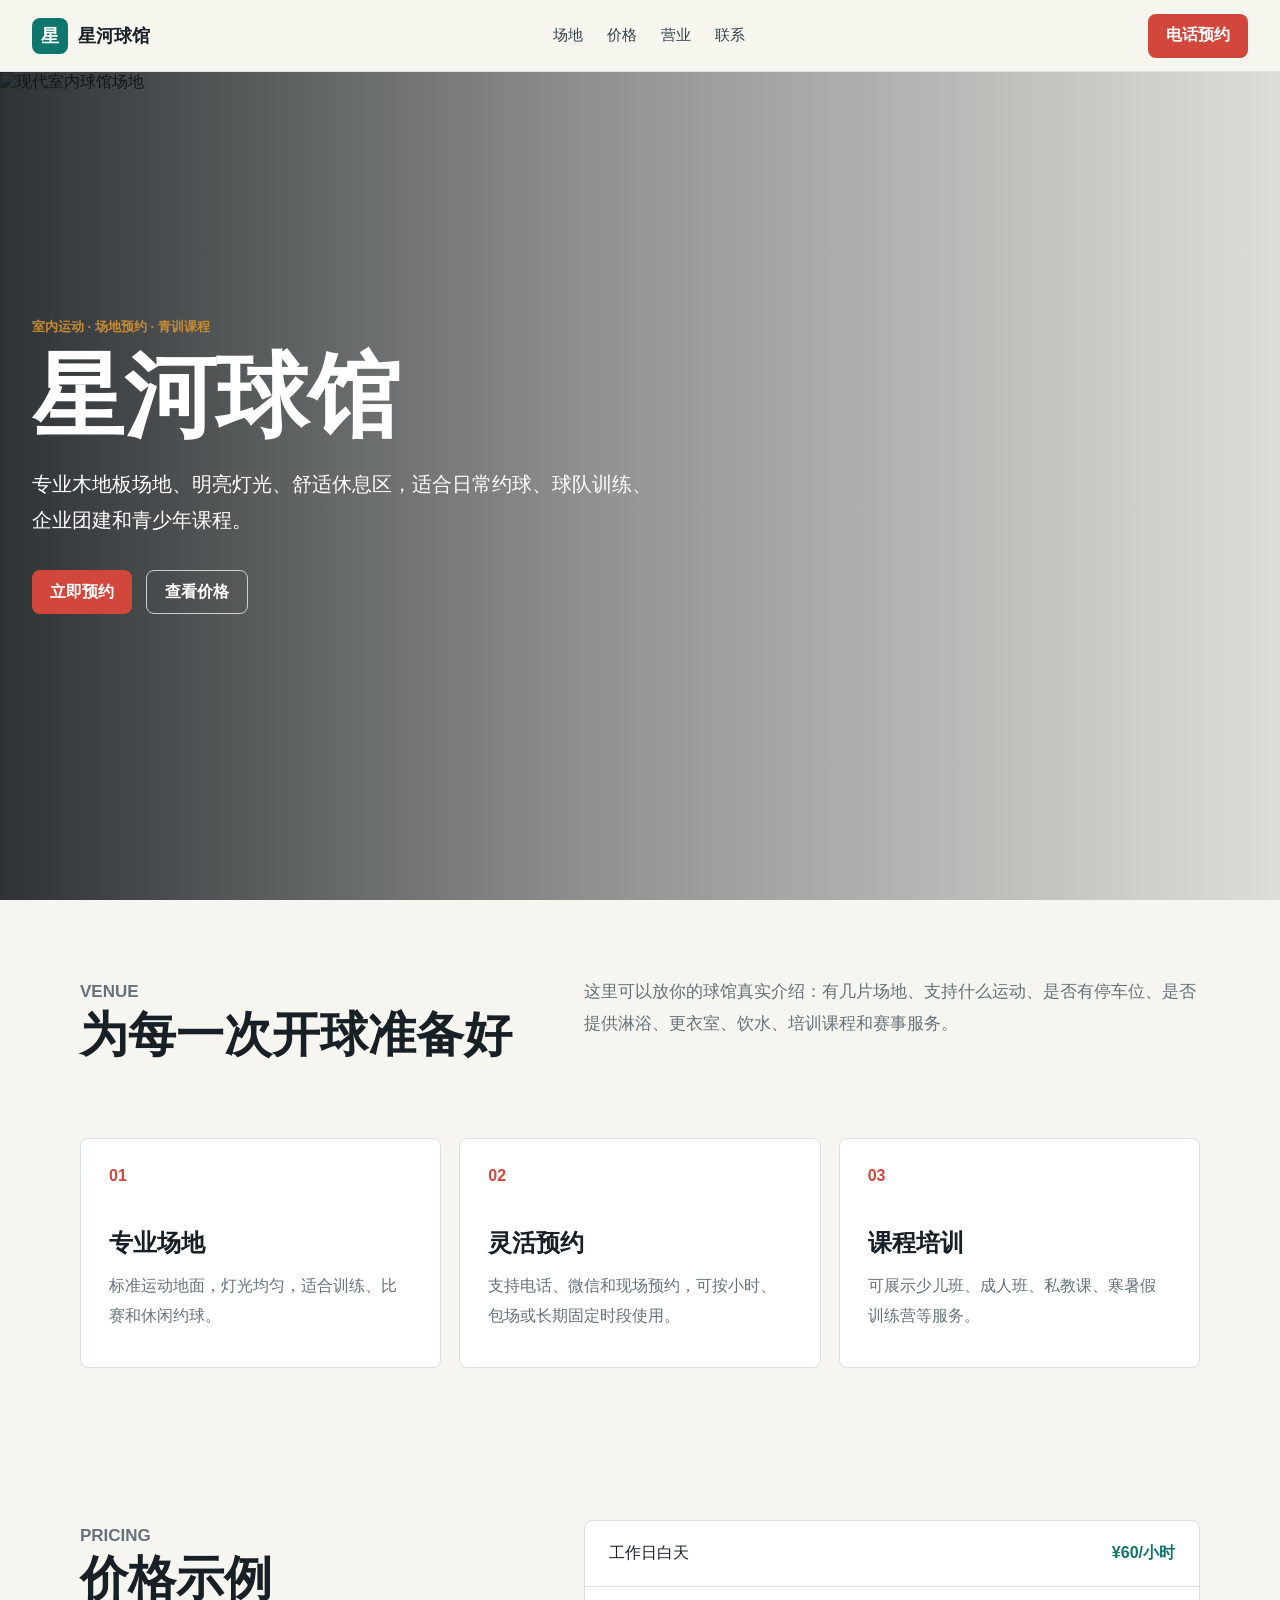
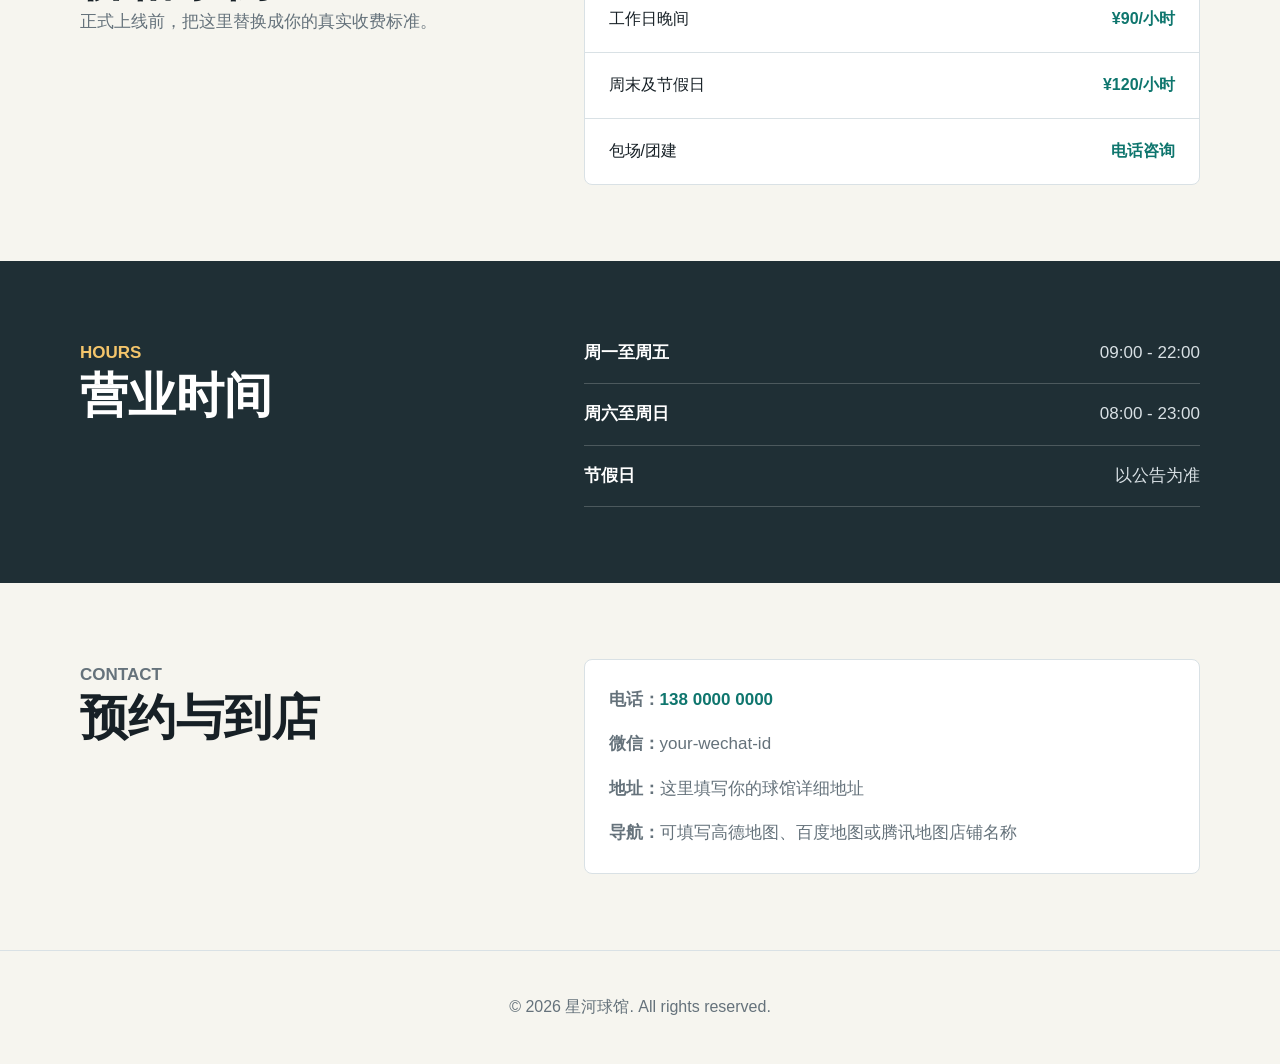
==== index.html @ 1861120a "Add files via upload" ====
<!doctype html>
<html lang="zh-CN">
<head>
  <meta charset="utf-8" />
  <meta name="viewport" content="width=device-width, initial-scale=1" />
  <title>星河球馆 | 官方网站</title>
  <meta name="description" content="星河球馆提供羽毛球、篮球、培训、团建和场地预约服务。" />
  <link rel="stylesheet" href="styles.css" />
</head>
<body>
  <header class="site-header">
    <a class="brand" href="#top" aria-label="星河球馆首页">
      <span class="brand-mark">星</span>
      <span>星河球馆</span>
    </a>
    <nav class="nav" aria-label="主导航">
      <a href="#courts">场地</a>
      <a href="#pricing">价格</a>
      <a href="#hours">营业</a>
      <a href="#contact">联系</a>
    </nav>
    <a class="header-action" href="tel:13800000000">电话预约</a>
  </header>

  <main id="top">
    <section class="hero">
      <img src="assets/court-hero.png" alt="现代室内球馆场地" />
      <div class="hero-overlay"></div>
      <div class="hero-content">
        <p class="eyebrow">室内运动 · 场地预约 · 青训课程</p>
        <h1>星河球馆</h1>
        <p class="hero-text">专业木地板场地、明亮灯光、舒适休息区，适合日常约球、球队训练、企业团建和青少年课程。</p>
        <div class="hero-actions">
          <a class="primary-button" href="tel:13800000000">立即预约</a>
          <a class="secondary-button" href="#pricing">查看价格</a>
        </div>
      </div>
    </section>

    <section class="section intro" aria-label="球馆亮点">
      <div>
        <p class="section-kicker">VENUE</p>
        <h2>为每一次开球准备好</h2>
      </div>
      <p>这里可以放你的球馆真实介绍：有几片场地、支持什么运动、是否有停车位、是否提供淋浴、更衣室、饮水、培训课程和赛事服务。</p>
    </section>

    <section class="section feature-grid" id="courts">
      <article class="feature-card">
        <span>01</span>
        <h3>专业场地</h3>
        <p>标准运动地面，灯光均匀，适合训练、比赛和休闲约球。</p>
      </article>
      <article class="feature-card">
        <span>02</span>
        <h3>灵活预约</h3>
        <p>支持电话、微信和现场预约，可按小时、包场或长期固定时段使用。</p>
      </article>
      <article class="feature-card">
        <span>03</span>
        <h3>课程培训</h3>
        <p>可展示少儿班、成人班、私教课、寒暑假训练营等服务。</p>
      </article>
    </section>

    <section class="section split" id="pricing">
      <div>
        <p class="section-kicker">PRICING</p>
        <h2>价格示例</h2>
        <p>正式上线前，把这里替换成你的真实收费标准。</p>
      </div>
      <div class="price-list">
        <div class="price-row">
          <span>工作日白天</span>
          <strong>¥60/小时</strong>
        </div>
        <div class="price-row">
          <span>工作日晚间</span>
          <strong>¥90/小时</strong>
        </div>
        <div class="price-row">
          <span>周末及节假日</span>
          <strong>¥120/小时</strong>
        </div>
        <div class="price-row">
          <span>包场/团建</span>
          <strong>电话咨询</strong>
        </div>
      </div>
    </section>

    <section class="section info-band" id="hours">
      <div>
        <p class="section-kicker">HOURS</p>
        <h2>营业时间</h2>
      </div>
      <div class="hours">
        <p><strong>周一至周五</strong><span>09:00 - 22:00</span></p>
        <p><strong>周六至周日</strong><span>08:00 - 23:00</span></p>
        <p><strong>节假日</strong><span>以公告为准</span></p>
      </div>
    </section>

    <section class="section contact" id="contact">
      <div>
        <p class="section-kicker">CONTACT</p>
        <h2>预约与到店</h2>
      </div>
      <div class="contact-panel">
        <p><strong>电话：</strong><a href="tel:13800000000">138 0000 0000</a></p>
        <p><strong>微信：</strong>your-wechat-id</p>
        <p><strong>地址：</strong>这里填写你的球馆详细地址</p>
        <p><strong>导航：</strong>可填写高德地图、百度地图或腾讯地图店铺名称</p>
      </div>
    </section>
  </main>

  <footer class="site-footer">
    <p>© 2026 星河球馆. All rights reserved.</p>
  </footer>
</body>
</html>
---- styles.css ----
:root {
  --ink: #172026;
  --muted: #65727b;
  --line: #d9e1e5;
  --paper: #f6f5ef;
  --surface: #ffffff;
  --teal: #0f766e;
  --red: #d2473c;
  --gold: #c58b35;
}

* {
  box-sizing: border-box;
}

html {
  scroll-behavior: smooth;
}

body {
  margin: 0;
  font-family: Arial, "Microsoft YaHei", sans-serif;
  color: var(--ink);
  background: var(--paper);
}

a {
  color: inherit;
  text-decoration: none;
}

.site-header {
  position: sticky;
  top: 0;
  z-index: 20;
  display: flex;
  align-items: center;
  justify-content: space-between;
  gap: 20px;
  min-height: 72px;
  padding: 0 32px;
  background: rgba(246, 245, 239, 0.94);
  border-bottom: 1px solid var(--line);
  backdrop-filter: blur(12px);
}

.brand {
  display: inline-flex;
  align-items: center;
  gap: 10px;
  font-size: 18px;
  font-weight: 800;
}

.brand-mark {
  display: grid;
  width: 36px;
  height: 36px;
  place-items: center;
  color: #fff;
  background: var(--teal);
  border-radius: 8px;
}

.nav {
  display: flex;
  gap: 24px;
  font-size: 15px;
  color: #34424a;
}

.nav a:hover {
  color: var(--teal);
}

.header-action,
.primary-button,
.secondary-button {
  display: inline-flex;
  align-items: center;
  justify-content: center;
  min-height: 44px;
  padding: 0 18px;
  border-radius: 8px;
  font-weight: 700;
}

.header-action,
.primary-button {
  color: #fff;
  background: var(--red);
}

.secondary-button {
  color: #fff;
  border: 1px solid rgba(255, 255, 255, 0.72);
}

.hero {
  position: relative;
  min-height: calc(100vh - 72px);
  overflow: hidden;
  display: flex;
  align-items: center;
  padding: 80px 32px 120px;
}

.hero img {
  position: absolute;
  inset: 0;
  width: 100%;
  height: 100%;
  object-fit: cover;
}

.hero-overlay {
  position: absolute;
  inset: 0;
  background: linear-gradient(90deg, rgba(12, 18, 22, 0.86), rgba(12, 18, 22, 0.44) 46%, rgba(12, 18, 22, 0.1));
}

.hero-content {
  position: relative;
  z-index: 1;
  width: min(680px, 100%);
  color: #fff;
}

.eyebrow,
.section-kicker {
  margin: 0 0 14px;
  color: var(--gold);
  font-size: 13px;
  font-weight: 800;
  letter-spacing: 0;
}

.hero h1 {
  margin: 0;
  font-size: clamp(48px, 8vw, 92px);
  line-height: 1;
  letter-spacing: 0;
}

.hero-text {
  max-width: 620px;
  margin: 24px 0 0;
  font-size: 20px;
  line-height: 1.8;
}

.hero-actions {
  display: flex;
  flex-wrap: wrap;
  gap: 14px;
  margin-top: 32px;
}

.section {
  width: min(1120px, calc(100% - 40px));
  margin: 0 auto;
  padding: 76px 0;
}

.intro,
.split,
.info-band,
.contact {
  display: grid;
  grid-template-columns: 0.85fr 1.15fr;
  gap: 48px;
  align-items: start;
}

.section h2 {
  margin: 0;
  font-size: clamp(30px, 4vw, 48px);
  line-height: 1.12;
}

.section p {
  margin: 0;
  color: var(--muted);
  font-size: 17px;
  line-height: 1.9;
}

.feature-grid {
  display: grid;
  grid-template-columns: repeat(3, 1fr);
  gap: 18px;
  padding-top: 0;
}

.feature-card {
  min-height: 230px;
  padding: 28px;
  background: var(--surface);
  border: 1px solid var(--line);
  border-radius: 8px;
}

.feature-card span {
  color: var(--red);
  font-weight: 800;
}

.feature-card h3 {
  margin: 42px 0 12px;
  font-size: 24px;
}

.feature-card p {
  font-size: 16px;
}

.price-list,
.contact-panel {
  background: var(--surface);
  border: 1px solid var(--line);
  border-radius: 8px;
  overflow: hidden;
}

.price-row {
  display: flex;
  justify-content: space-between;
  gap: 18px;
  padding: 22px 24px;
  border-bottom: 1px solid var(--line);
}

.price-row:last-child {
  border-bottom: 0;
}

.price-row strong {
  color: var(--teal);
  white-space: nowrap;
}

.info-band {
  width: 100%;
  max-width: none;
  padding: 76px max(20px, calc((100vw - 1120px) / 2));
  color: #fff;
  background: #1f2f35;
}

.info-band .section-kicker,
.info-band p {
  color: #f4c56b;
}

.hours {
  display: grid;
  gap: 14px;
}

.hours p {
  display: flex;
  justify-content: space-between;
  gap: 18px;
  color: #fff;
  border-bottom: 1px solid rgba(255, 255, 255, 0.2);
  padding-bottom: 14px;
}

.hours span {
  color: #d9e1e5;
}

.contact-panel {
  padding: 24px;
}

.contact-panel p + p {
  margin-top: 12px;
}

.contact-panel a {
  color: var(--teal);
  font-weight: 800;
}

.site-footer {
  padding: 30px 20px;
  color: var(--muted);
  text-align: center;
  border-top: 1px solid var(--line);
}

@media (max-width: 760px) {
  .site-header {
    align-items: flex-start;
    flex-wrap: wrap;
    padding: 14px 18px;
  }

  .nav {
    order: 3;
    width: 100%;
    justify-content: space-between;
    gap: 10px;
  }

  .header-action {
    min-height: 38px;
    padding: 0 12px;
    font-size: 14px;
  }

  .hero {
    min-height: 680px;
    padding: 72px 20px 104px;
  }

  .hero-overlay {
    background: linear-gradient(180deg, rgba(12, 18, 22, 0.84), rgba(12, 18, 22, 0.45));
  }

  .hero-text {
    font-size: 17px;
  }

  .intro,
  .split,
  .info-band,
  .contact,
  .feature-grid {
    grid-template-columns: 1fr;
    gap: 24px;
  }

  .section {
    width: min(100% - 32px, 1120px);
    padding: 56px 0;
  }

  .feature-grid {
    padding-top: 0;
  }

  .price-row,
  .hours p {
    align-items: flex-start;
    flex-direction: column;
    gap: 6px;
  }
}
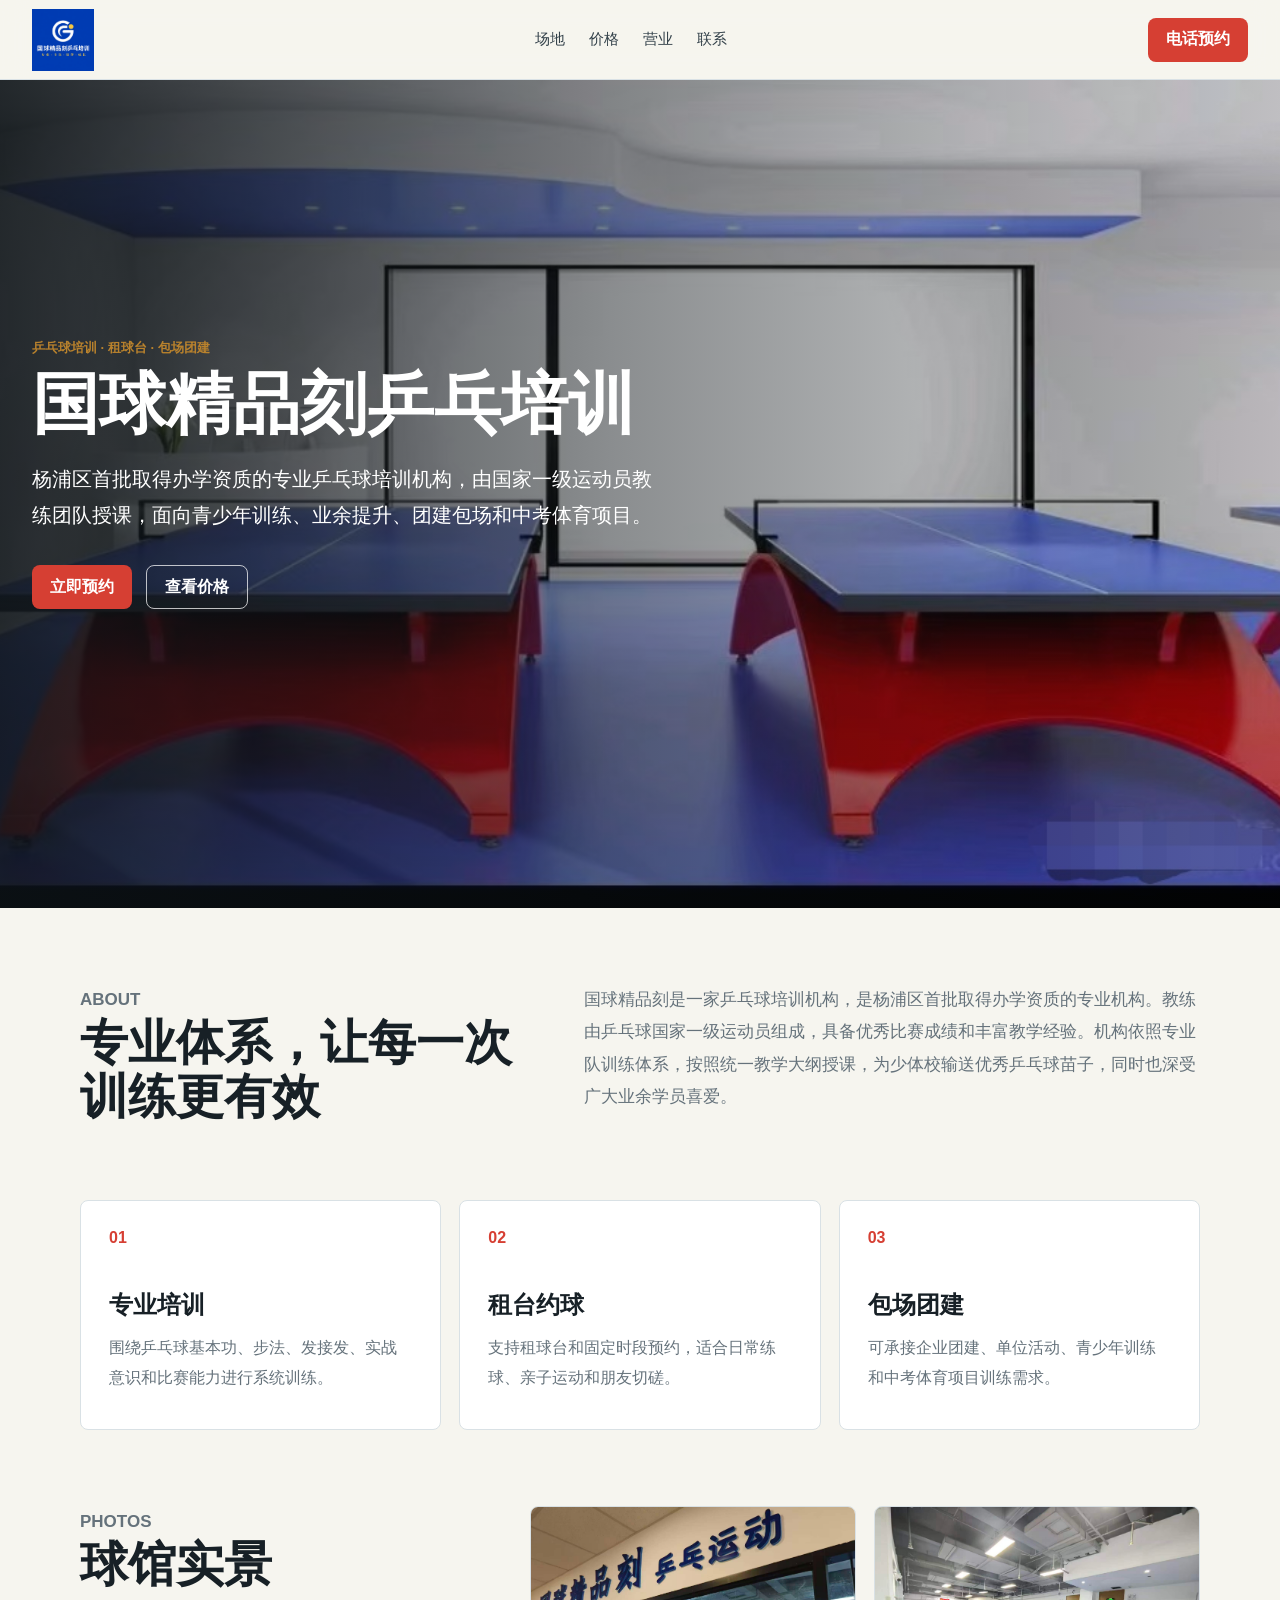
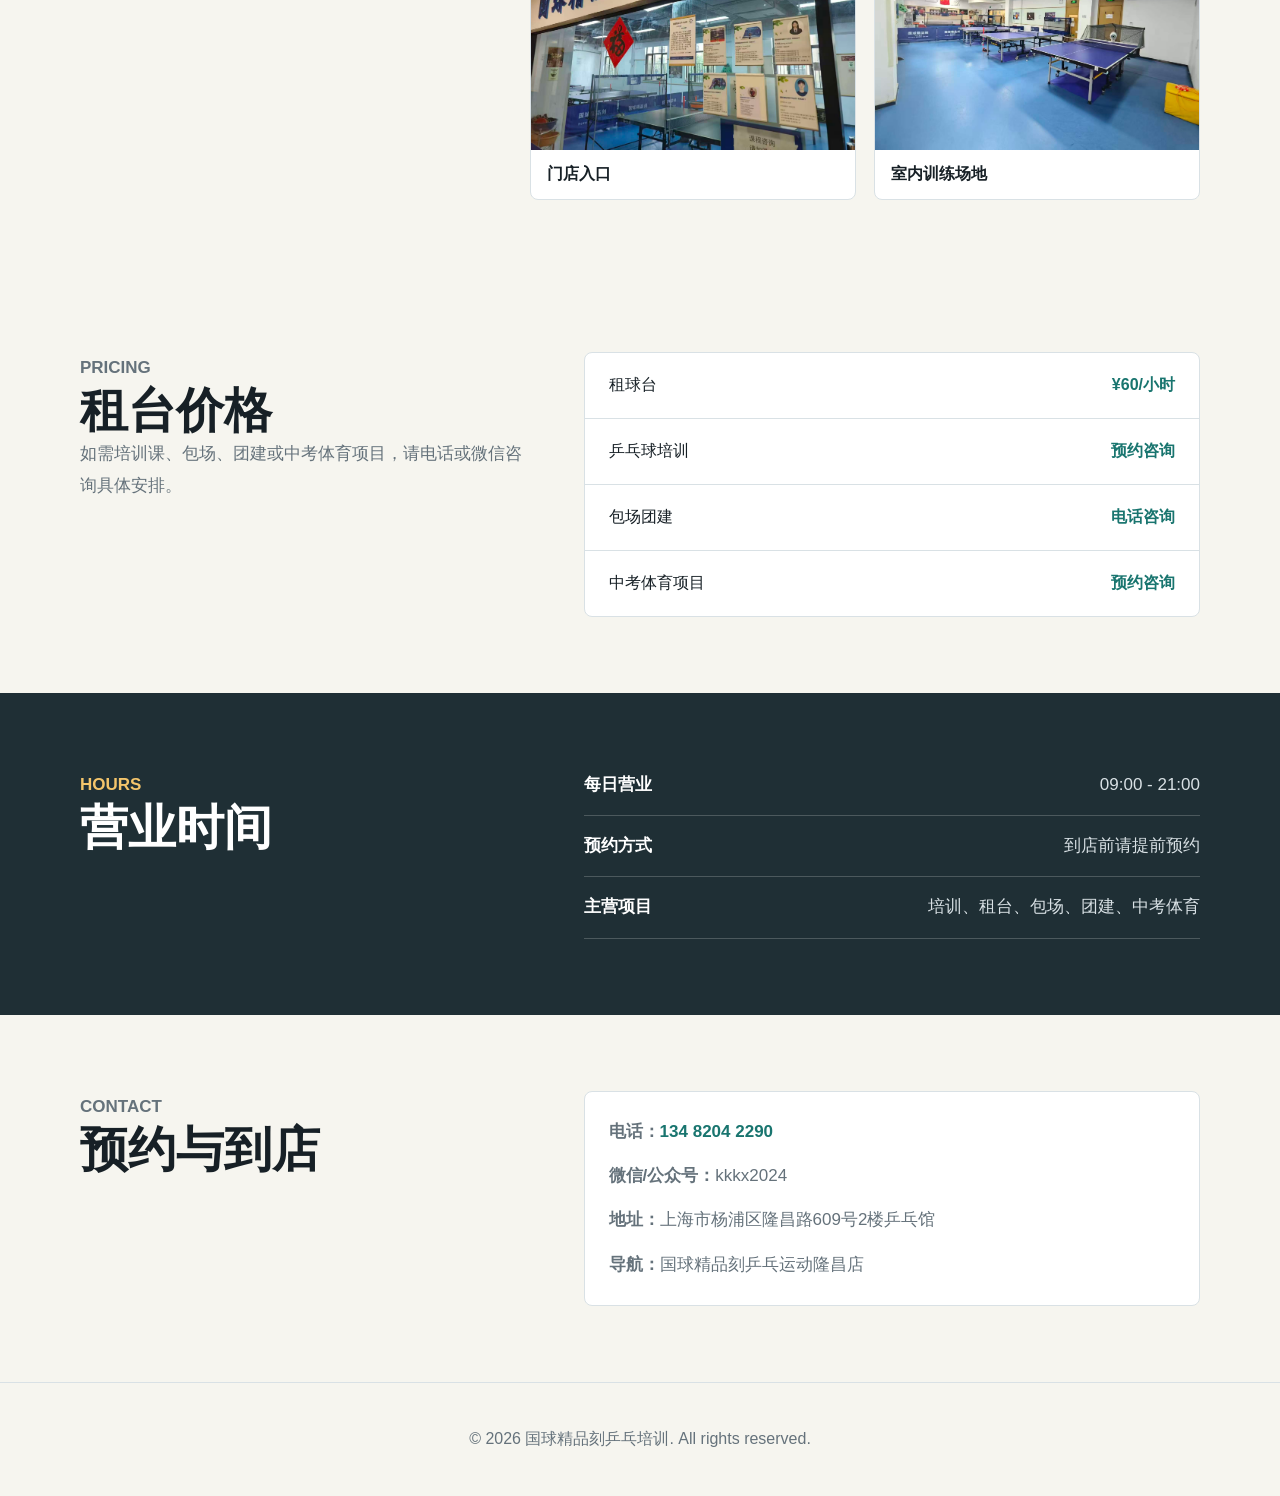
==== commit 585249d5: "Add files via upload" ====
--- a/index.html
+++ b/index.html
@@ -3,15 +3,14 @@
 <head>
   <meta charset="utf-8" />
   <meta name="viewport" content="width=device-width, initial-scale=1" />
-  <title>星河球馆 | 官方网站</title>
-  <meta name="description" content="星河球馆提供羽毛球、篮球、培训、团建和场地预约服务。" />
+  <title>国球精品刻乒乓培训 | 官方网站</title>
+  <meta name="description" content="国球精品刻乒乓培训位于上海市杨浦区隆昌路609号2楼，提供乒乓球培训、租球台、包场、团建和中考体育项目。" />
   <link rel="stylesheet" href="styles.css" />
 </head>
 <body>
   <header class="site-header">
-    <a class="brand" href="#top" aria-label="星河球馆首页">
-      <span class="brand-mark">星</span>
-      <span>星河球馆</span>
+    <a class="brand" href="#top" aria-label="国球精品刻乒乓培训首页">
+      <img class="brand-logo" src="assets/logo-square.png" alt="国球精品刻乒乓培训" />
     </a>
     <nav class="nav" aria-label="主导航">
       <a href="#courts">场地</a>
@@ -19,19 +18,19 @@
       <a href="#hours">营业</a>
       <a href="#contact">联系</a>
     </nav>
-    <a class="header-action" href="tel:13800000000">电话预约</a>
+    <a class="header-action" href="tel:13482042290">电话预约</a>
   </header>
 
   <main id="top">
     <section class="hero">
-      <img src="assets/court-hero.png" alt="现代室内球馆场地" />
+      <img src="assets/hero.jpg" alt="国球精品刻乒乓培训宣传图" />
       <div class="hero-overlay"></div>
       <div class="hero-content">
-        <p class="eyebrow">室内运动 · 场地预约 · 青训课程</p>
-        <h1>星河球馆</h1>
-        <p class="hero-text">专业木地板场地、明亮灯光、舒适休息区，适合日常约球、球队训练、企业团建和青少年课程。</p>
+        <p class="eyebrow">乒乓球培训 · 租球台 · 包场团建</p>
+        <h1>国球精品刻乒乓培训</h1>
+        <p class="hero-text">杨浦区首批取得办学资质的专业乒乓球培训机构，由国家一级运动员教练团队授课，面向青少年训练、业余提升、团建包场和中考体育项目。</p>
         <div class="hero-actions">
-          <a class="primary-button" href="tel:13800000000">立即预约</a>
+          <a class="primary-button" href="tel:13482042290">立即预约</a>
           <a class="secondary-button" href="#pricing">查看价格</a>
         </div>
       </div>
@@ -39,52 +38,69 @@
 
     <section class="section intro" aria-label="球馆亮点">
       <div>
-        <p class="section-kicker">VENUE</p>
-        <h2>为每一次开球准备好</h2>
+        <p class="section-kicker">ABOUT</p>
+        <h2>专业体系，让每一次训练更有效</h2>
       </div>
-      <p>这里可以放你的球馆真实介绍：有几片场地、支持什么运动、是否有停车位、是否提供淋浴、更衣室、饮水、培训课程和赛事服务。</p>
+      <p>国球精品刻是一家乒乓球培训机构，是杨浦区首批取得办学资质的专业机构。教练由乒乓球国家一级运动员组成，具备优秀比赛成绩和丰富教学经验。机构依照专业队训练体系，按照统一教学大纲授课，为少体校输送优秀乒乓球苗子，同时也深受广大业余学员喜爱。</p>
     </section>
 
     <section class="section feature-grid" id="courts">
       <article class="feature-card">
         <span>01</span>
-        <h3>专业场地</h3>
-        <p>标准运动地面，灯光均匀，适合训练、比赛和休闲约球。</p>
+        <h3>专业培训</h3>
+        <p>围绕乒乓球基本功、步法、发接发、实战意识和比赛能力进行系统训练。</p>
       </article>
       <article class="feature-card">
         <span>02</span>
-        <h3>灵活预约</h3>
-        <p>支持电话、微信和现场预约，可按小时、包场或长期固定时段使用。</p>
+        <h3>租台约球</h3>
+        <p>支持租球台和固定时段预约，适合日常练球、亲子运动和朋友切磋。</p>
       </article>
       <article class="feature-card">
         <span>03</span>
-        <h3>课程培训</h3>
-        <p>可展示少儿班、成人班、私教课、寒暑假训练营等服务。</p>
+        <h3>包场团建</h3>
+        <p>可承接企业团建、单位活动、青少年训练和中考体育项目训练需求。</p>
       </article>
+    </section>
+
+    <section class="section gallery" aria-label="球馆实景">
+      <div>
+        <p class="section-kicker">PHOTOS</p>
+        <h2>球馆实景</h2>
+      </div>
+      <div class="gallery-grid">
+        <figure>
+          <img src="assets/entrance.jpg" alt="国球精品刻门头" />
+          <figcaption>门店入口</figcaption>
+        </figure>
+        <figure>
+          <img src="assets/interior.jpg" alt="国球精品刻室内场地" />
+          <figcaption>室内训练场地</figcaption>
+        </figure>
+      </div>
     </section>
 
     <section class="section split" id="pricing">
       <div>
         <p class="section-kicker">PRICING</p>
-        <h2>价格示例</h2>
-        <p>正式上线前，把这里替换成你的真实收费标准。</p>
+        <h2>租台价格</h2>
+        <p>如需培训课、包场、团建或中考体育项目，请电话或微信咨询具体安排。</p>
       </div>
       <div class="price-list">
         <div class="price-row">
-          <span>工作日白天</span>
+          <span>租球台</span>
           <strong>¥60/小时</strong>
         </div>
         <div class="price-row">
-          <span>工作日晚间</span>
-          <strong>¥90/小时</strong>
+          <span>乒乓球培训</span>
+          <strong>预约咨询</strong>
         </div>
         <div class="price-row">
-          <span>周末及节假日</span>
-          <strong>¥120/小时</strong>
+          <span>包场团建</span>
+          <strong>电话咨询</strong>
         </div>
         <div class="price-row">
-          <span>包场/团建</span>
-          <strong>电话咨询</strong>
+          <span>中考体育项目</span>
+          <strong>预约咨询</strong>
         </div>
       </div>
     </section>
@@ -95,9 +111,9 @@
         <h2>营业时间</h2>
       </div>
       <div class="hours">
-        <p><strong>周一至周五</strong><span>09:00 - 22:00</span></p>
-        <p><strong>周六至周日</strong><span>08:00 - 23:00</span></p>
-        <p><strong>节假日</strong><span>以公告为准</span></p>
+        <p><strong>每日营业</strong><span>09:00 - 21:00</span></p>
+        <p><strong>预约方式</strong><span>到店前请提前预约</span></p>
+        <p><strong>主营项目</strong><span>培训、租台、包场、团建、中考体育</span></p>
       </div>
     </section>
 
@@ -107,16 +123,16 @@
         <h2>预约与到店</h2>
       </div>
       <div class="contact-panel">
-        <p><strong>电话：</strong><a href="tel:13800000000">138 0000 0000</a></p>
-        <p><strong>微信：</strong>your-wechat-id</p>
-        <p><strong>地址：</strong>这里填写你的球馆详细地址</p>
-        <p><strong>导航：</strong>可填写高德地图、百度地图或腾讯地图店铺名称</p>
+        <p><strong>电话：</strong><a href="tel:13482042290">134 8204 2290</a></p>
+        <p><strong>微信/公众号：</strong>kkkx2024</p>
+        <p><strong>地址：</strong>上海市杨浦区隆昌路609号2楼乒乓馆</p>
+        <p><strong>导航：</strong>国球精品刻乒乓运动隆昌店</p>
       </div>
     </section>
   </main>
 
   <footer class="site-footer">
-    <p>© 2026 星河球馆. All rights reserved.</p>
+    <p>© 2026 国球精品刻乒乓培训. All rights reserved.</p>
   </footer>
 </body>
 </html>
--- a/styles.css
+++ b/styles.css
@@ -4,9 +4,9 @@
   --line: #d9e1e5;
   --paper: #f6f5ef;
   --surface: #ffffff;
-  --teal: #0f766e;
-  --red: #d2473c;
-  --gold: #c58b35;
+  --teal: #19756f;
+  --red: #d63f33;
+  --gold: #b9822d;
 }
 
 * {
@@ -37,7 +37,7 @@
   align-items: center;
   justify-content: space-between;
   gap: 20px;
-  min-height: 72px;
+  min-height: 80px;
   padding: 0 32px;
   background: rgba(246, 245, 239, 0.94);
   border-bottom: 1px solid var(--line);
@@ -47,19 +47,14 @@
 .brand {
   display: inline-flex;
   align-items: center;
-  gap: 10px;
-  font-size: 18px;
-  font-weight: 800;
-}
-
-.brand-mark {
-  display: grid;
-  width: 36px;
-  height: 36px;
-  place-items: center;
-  color: #fff;
-  background: var(--teal);
-  border-radius: 8px;
+  min-width: 82px;
+}
+
+.brand-logo {
+  display: block;
+  width: 62px;
+  height: 62px;
+  object-fit: contain;
 }
 
 .nav {
@@ -116,13 +111,13 @@
 .hero-overlay {
   position: absolute;
   inset: 0;
-  background: linear-gradient(90deg, rgba(12, 18, 22, 0.86), rgba(12, 18, 22, 0.44) 46%, rgba(12, 18, 22, 0.1));
+  background: linear-gradient(90deg, rgba(12, 18, 22, 0.88), rgba(12, 18, 22, 0.48) 48%, rgba(12, 18, 22, 0.14));
 }
 
 .hero-content {
   position: relative;
   z-index: 1;
-  width: min(680px, 100%);
+  width: min(860px, 100%);
   color: #fff;
 }
 
@@ -137,7 +132,7 @@
 
 .hero h1 {
   margin: 0;
-  font-size: clamp(48px, 8vw, 92px);
+  font-size: clamp(40px, 5.2vw, 68px);
   line-height: 1;
   letter-spacing: 0;
 }
@@ -190,6 +185,41 @@
   grid-template-columns: repeat(3, 1fr);
   gap: 18px;
   padding-top: 0;
+}
+
+.gallery {
+  display: grid;
+  grid-template-columns: 0.75fr 1.25fr;
+  gap: 48px;
+  align-items: start;
+  padding-top: 0;
+}
+
+.gallery-grid {
+  display: grid;
+  grid-template-columns: repeat(2, minmax(0, 1fr));
+  gap: 18px;
+}
+
+.gallery figure {
+  margin: 0;
+  overflow: hidden;
+  background: var(--surface);
+  border: 1px solid var(--line);
+  border-radius: 8px;
+}
+
+.gallery img {
+  display: block;
+  width: 100%;
+  aspect-ratio: 4 / 3;
+  object-fit: cover;
+}
+
+.gallery figcaption {
+  padding: 14px 16px;
+  color: var(--ink);
+  font-weight: 800;
 }
 
 .feature-card {
@@ -310,6 +340,15 @@
     font-size: 14px;
   }
 
+  .brand {
+    min-width: 62px;
+  }
+
+  .brand-logo {
+    width: 52px;
+    height: 52px;
+  }
+
   .hero {
     min-height: 680px;
     padding: 72px 20px 104px;
@@ -321,15 +360,25 @@
 
   .hero-text {
     font-size: 17px;
+  }
+
+  .hero h1 {
+    font-size: 34px;
+    line-height: 1.12;
   }
 
   .intro,
   .split,
   .info-band,
   .contact,
+  .gallery,
   .feature-grid {
     grid-template-columns: 1fr;
     gap: 24px;
+  }
+
+  .gallery-grid {
+    grid-template-columns: 1fr;
   }
 
   .section {
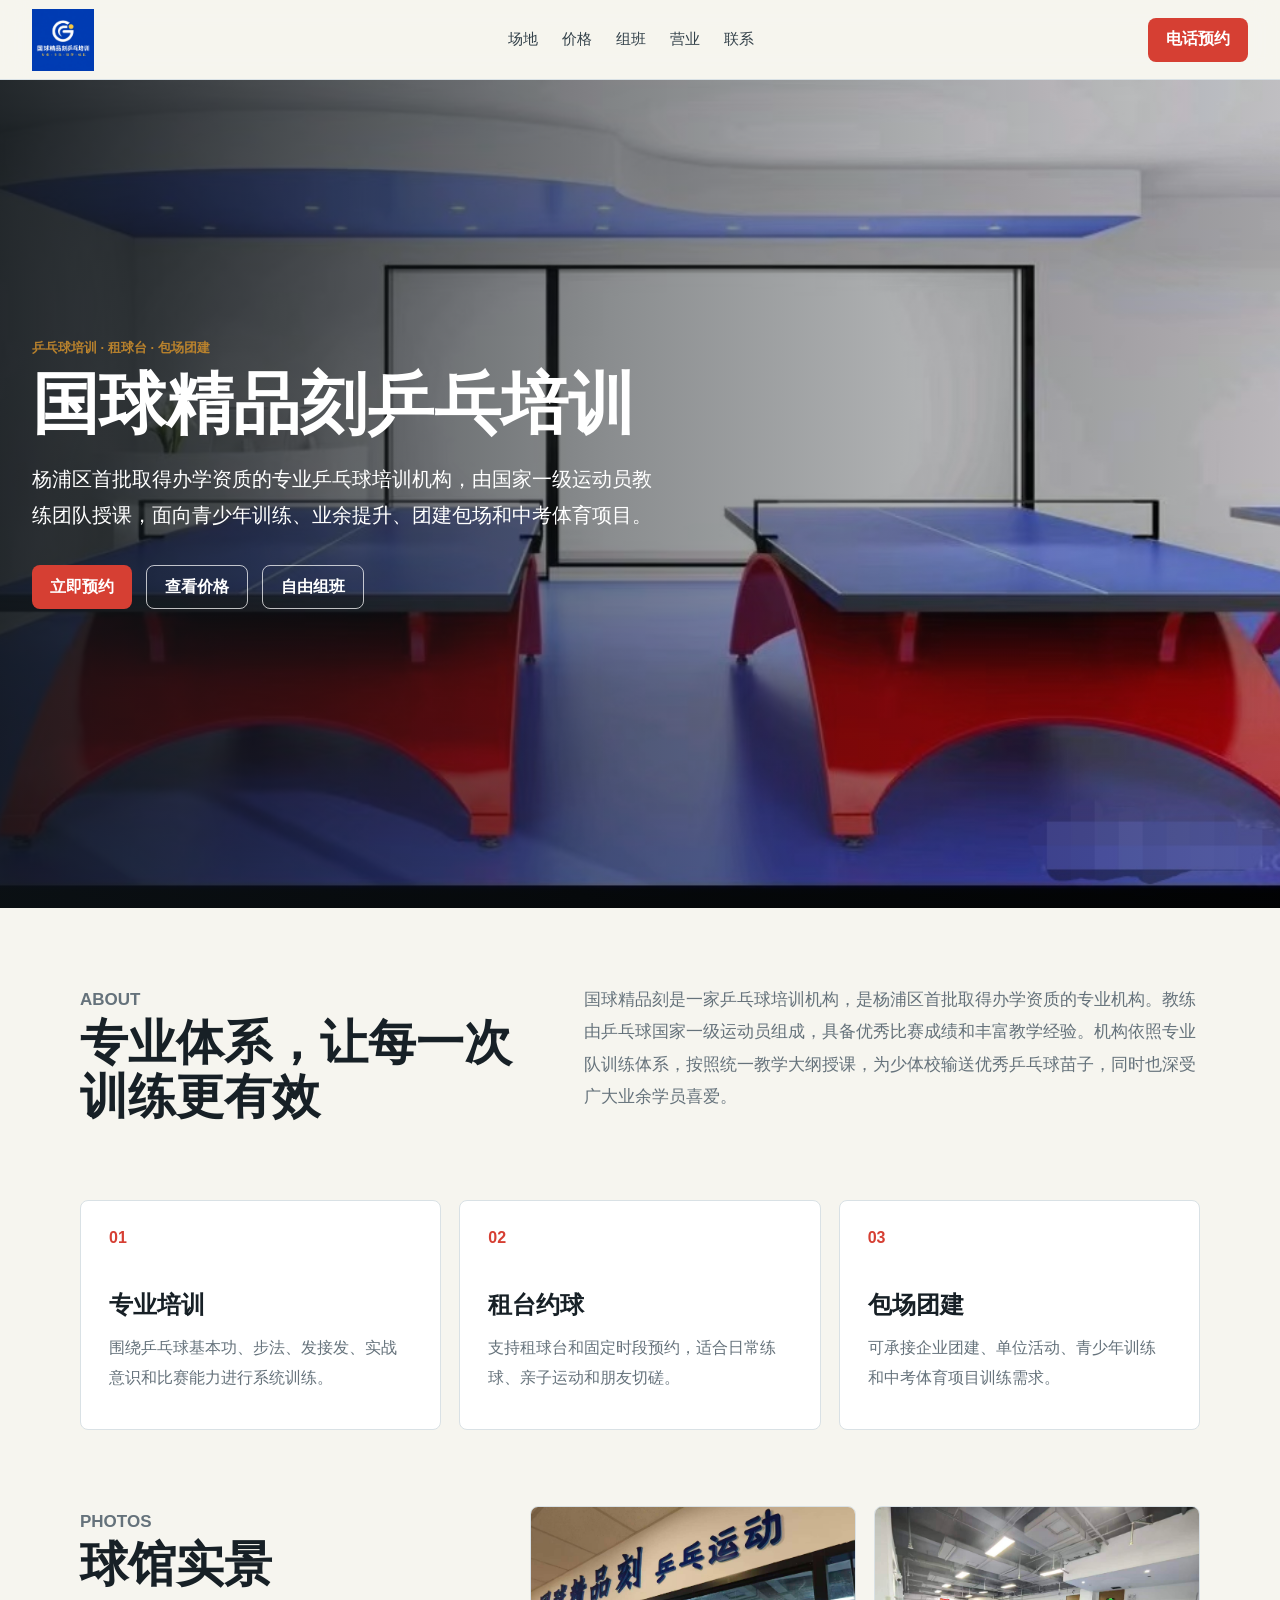
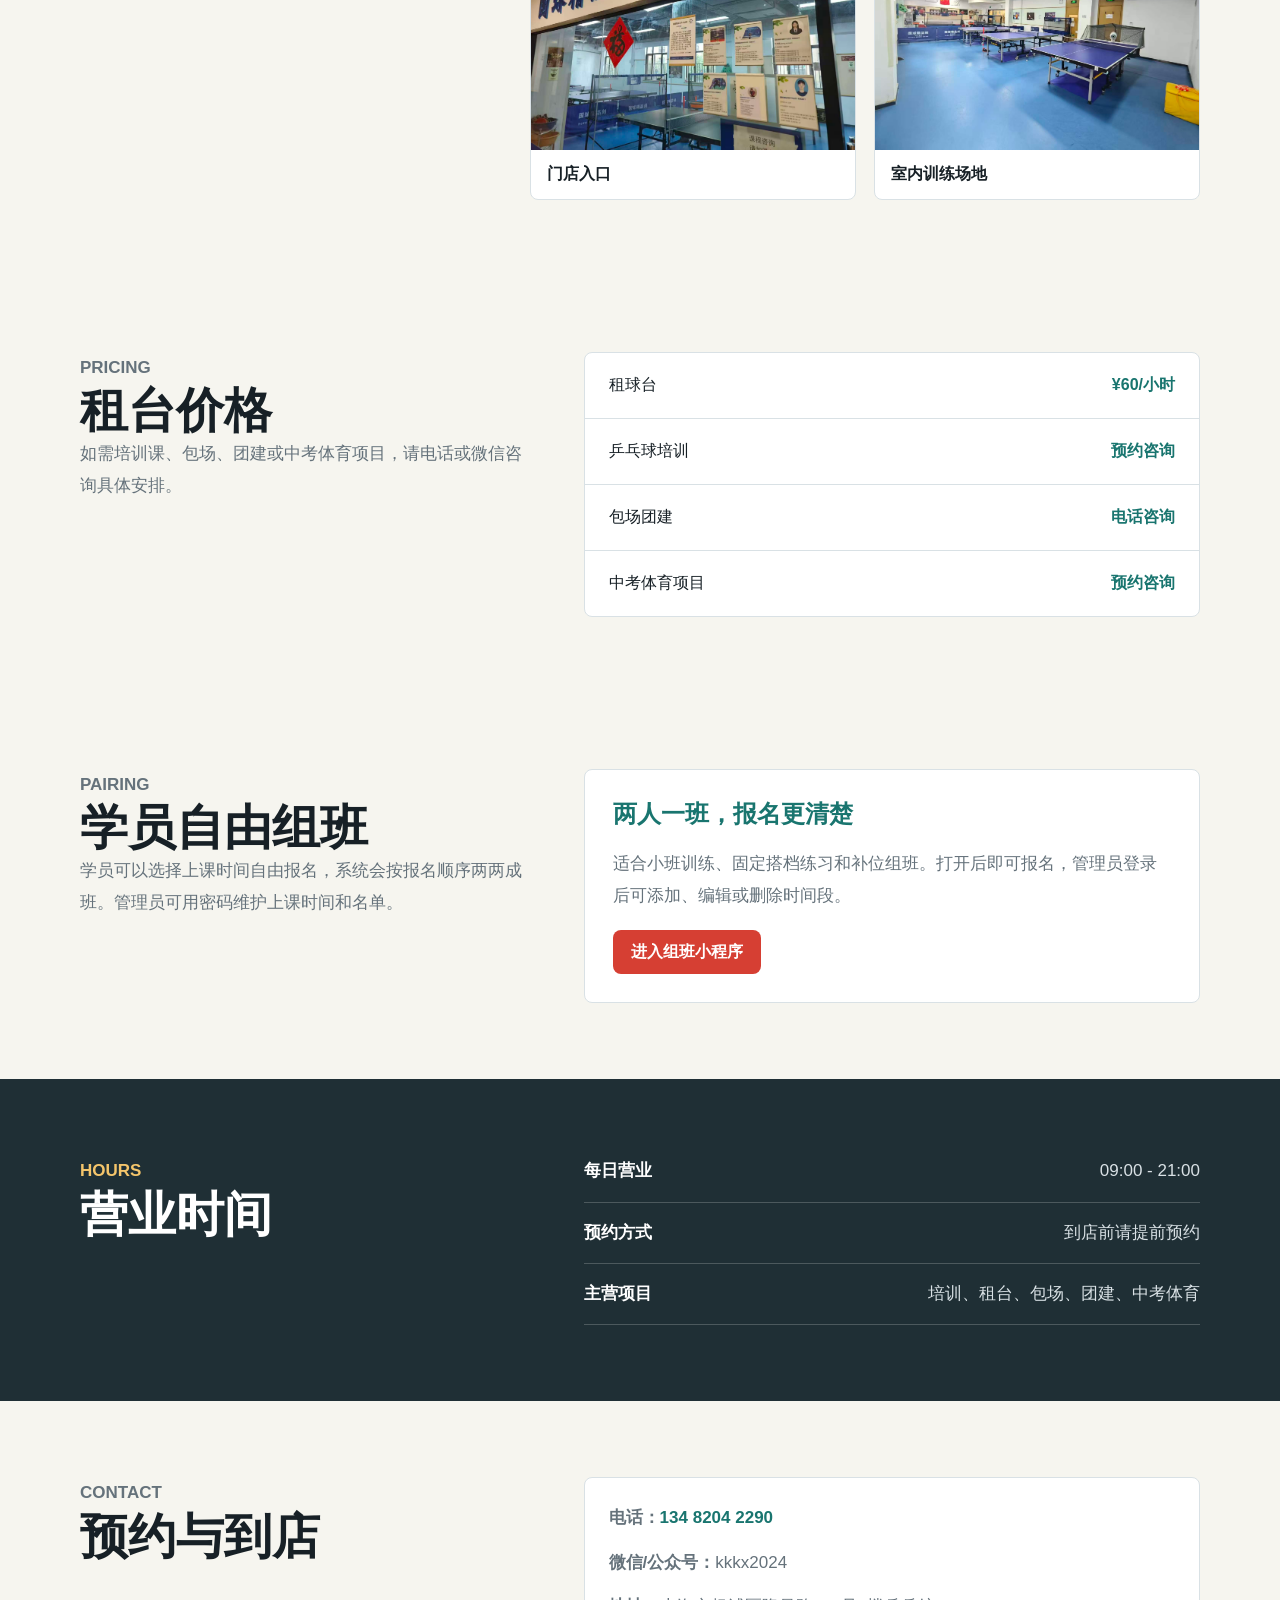
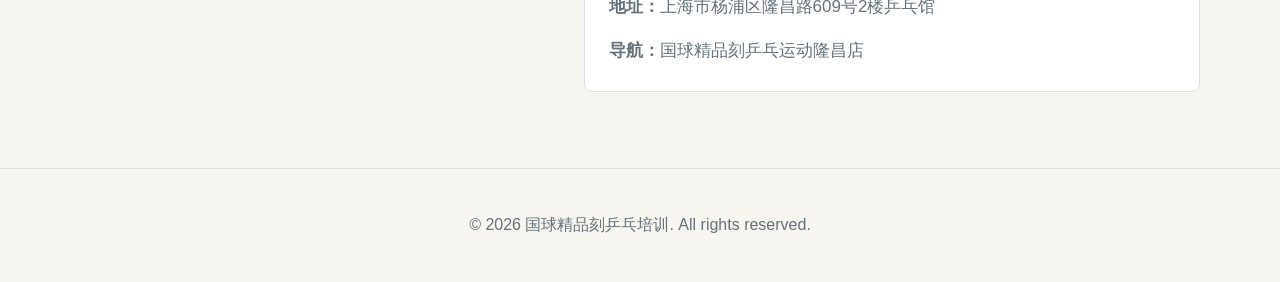
==== commit 4e88c2f6: "Add files via upload" ====
--- a/index.html
+++ b/index.html
@@ -15,6 +15,7 @@
     <nav class="nav" aria-label="主导航">
       <a href="#courts">场地</a>
       <a href="#pricing">价格</a>
+      <a href="#pairing">组班</a>
       <a href="#hours">营业</a>
       <a href="#contact">联系</a>
     </nav>
@@ -32,6 +33,7 @@
         <div class="hero-actions">
           <a class="primary-button" href="tel:13482042290">立即预约</a>
           <a class="secondary-button" href="#pricing">查看价格</a>
+          <a class="secondary-button" href="fenban/">自由组班</a>
         </div>
       </div>
     </section>
@@ -105,6 +107,19 @@
       </div>
     </section>
 
+    <section class="section pairing-section" id="pairing">
+      <div>
+        <p class="section-kicker">PAIRING</p>
+        <h2>学员自由组班</h2>
+        <p>学员可以选择上课时间自由报名，系统会按报名顺序两两成班。管理员可用密码维护上课时间和名单。</p>
+      </div>
+      <div class="pairing-panel">
+        <h3>两人一班，报名更清楚</h3>
+        <p>适合小班训练、固定搭档练习和补位组班。打开后即可报名，管理员登录后可添加、编辑或删除时间段。</p>
+        <a class="primary-button" href="fenban/">进入组班小程序</a>
+      </div>
+    </section>
+
     <section class="section info-band" id="hours">
       <div>
         <p class="section-kicker">HOURS</p>
--- a/styles.css
+++ b/styles.css
@@ -159,6 +159,7 @@
 
 .intro,
 .split,
+.pairing-section,
 .info-band,
 .contact {
   display: grid;
@@ -269,6 +270,30 @@
   white-space: nowrap;
 }
 
+.pairing-section {
+  align-items: stretch;
+}
+
+.pairing-panel {
+  display: grid;
+  align-content: start;
+  gap: 18px;
+  padding: 28px;
+  background: var(--surface);
+  border: 1px solid var(--line);
+  border-radius: 8px;
+}
+
+.pairing-panel h3 {
+  margin: 0;
+  color: var(--teal);
+  font-size: 24px;
+}
+
+.pairing-panel .primary-button {
+  width: fit-content;
+}
+
 .info-band {
   width: 100%;
   max-width: none;
@@ -369,6 +394,7 @@
 
   .intro,
   .split,
+  .pairing-section,
   .info-band,
   .contact,
   .gallery,
@@ -396,4 +422,8 @@
     flex-direction: column;
     gap: 6px;
   }
-}
+
+  .pairing-panel .primary-button {
+    width: 100%;
+  }
+}
